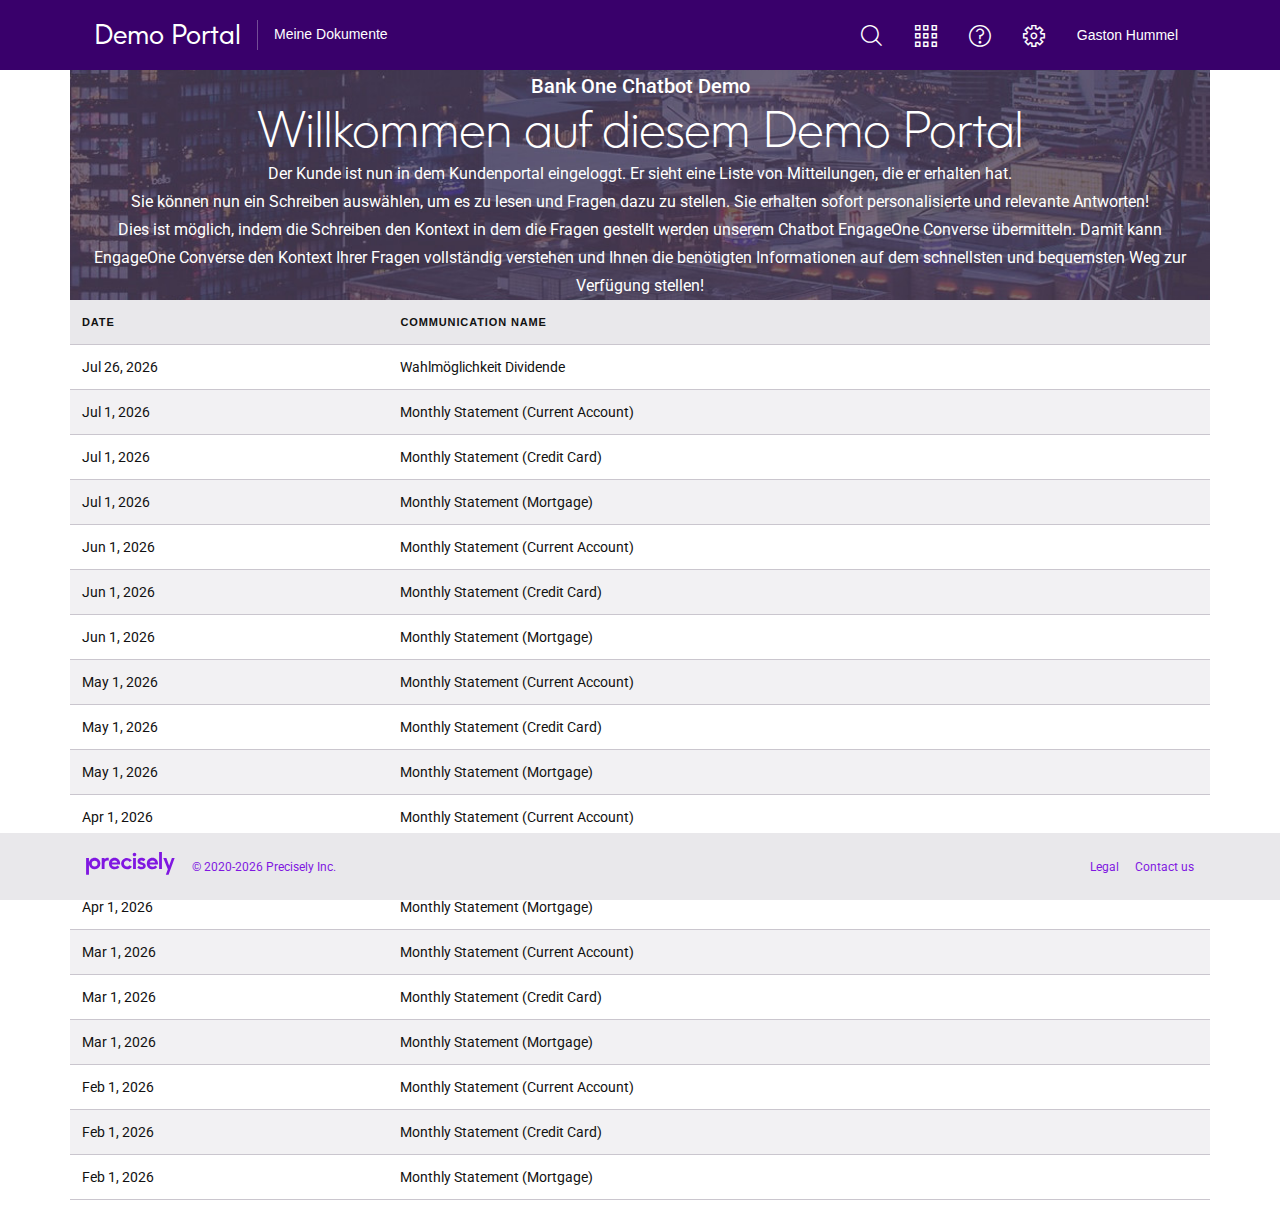
==== home/index.html @ de581613 "Bank One" ====
<!DOCTYPE html>
<html lang="en">
  <head>
    <meta charset="utf-8" />
    <title>Bank One Chatbot</title>
    <base href="/" />

    <meta name="viewport" content="width=device-width, initial-scale=1" />
    <link
      rel="icon"
      type="image/png"
      href="assets/favicon/precisely16.png"
      sizes="16x16"
    />
    <link
      rel="icon"
      type="image/png"
      href="assets/favicon/precisely32.png"
      sizes="32x32"
    />
    <link
      rel="icon"
      type="image/png"
      href="assets/favicon/precisely57.png"
      sizes="57x57"
    />
    <link
      rel="icon"
      type="image/png"
      href="assets/favicon/precisely72.png"
      sizes="72x72"
    />
    <link
      rel="icon"
      type="image/png"
      href="assets/favicon/precisely114.png"
      sizes="114x114"
    />
    <link
      rel="icon"
      type="image/png"
      href="assets/favicon/precisely144.png"
      sizes="144x144"
    />
    <link
      rel="icon"
      type="image/png"
      href="assets/favicon/favicon_128.png"
      sizes="128x128"
    />
    <link
      rel="apple-touch-icon"
      sizes="57x57"
      href="assets/favicon/precisely57.png"
    />
    <link
      rel="apple-touch-icon"
      sizes="72x72"
      href="assets/favicon/precisely72.png"
    />
    <link
      rel="apple-touch-icon"
      sizes="114x114"
      href="assets/favicon/precisely114.png"
    />
    <link
      rel="apple-touch-icon"
      sizes="144x144"
      href="assets/favicon/precisely144.png"
    />
    <link rel="mask-icon" href="assets/favicon/precisely.ico" color="#314183" />
    <link
      href="https://fonts.googleapis.com/css?family=Roboto:300,400,500&display=swap"
      rel="stylesheet"
    />
    <link
      href="https://fonts.googleapis.com/icon?family=Material+Icons"
      rel="stylesheet"
    />
  <link rel="stylesheet" href="styles.be17d3590add8f00b17c.css"></head>

  <body class="mat-typography">
    <app-root class="site-root"></app-root>
  <script src="runtime.7d7e9038a1cdbceb3d53.js" defer></script><script src="polyfills-es5.675ce38731dd0d2d770f.js" nomodule defer></script><script src="polyfills.3c825aca732255818715.js" defer></script><script src="scripts.5fabf93809735a4a4725.js" defer></script><script src="main.ba0bb927220079b3679b.js" defer></script></body>
</html>
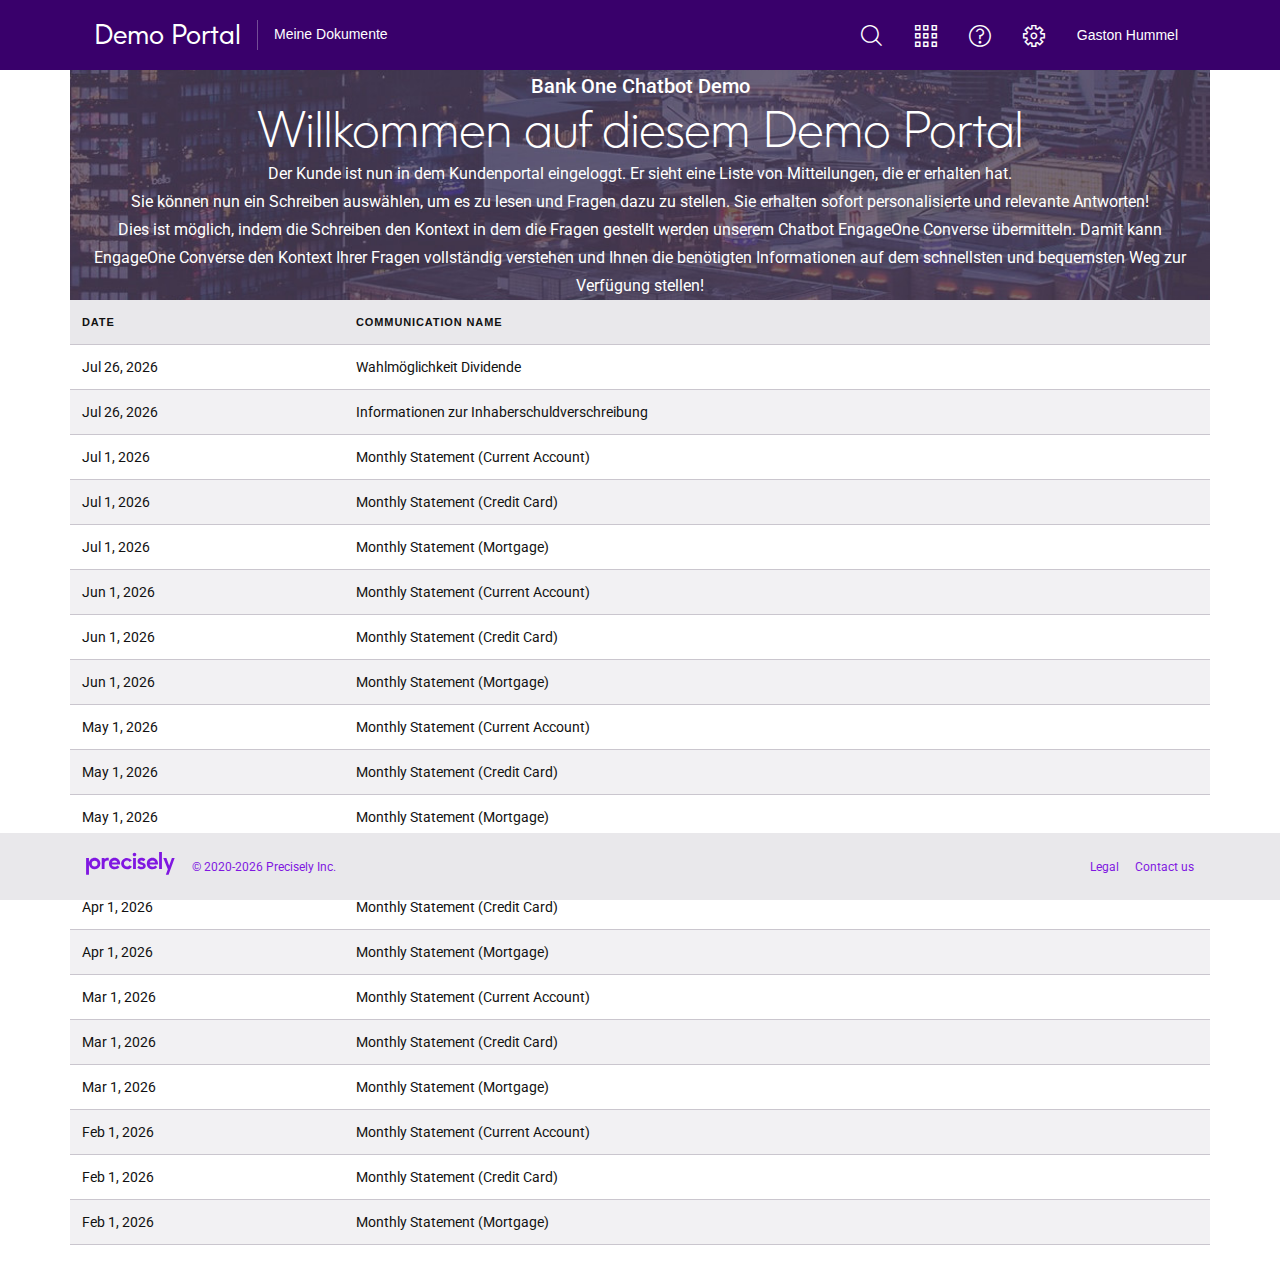
==== commit 40a53e7f: "2 docs" ====
--- a/home/index.html
+++ b/home/index.html
@@ -81,5 +81,5 @@
 
   <body class="mat-typography">
     <app-root class="site-root"></app-root>
-  <script src="runtime.7d7e9038a1cdbceb3d53.js" defer></script><script src="polyfills-es5.675ce38731dd0d2d770f.js" nomodule defer></script><script src="polyfills.3c825aca732255818715.js" defer></script><script src="scripts.5fabf93809735a4a4725.js" defer></script><script src="main.ba0bb927220079b3679b.js" defer></script></body>
+  <script src="runtime.7d7e9038a1cdbceb3d53.js" defer></script><script src="polyfills-es5.675ce38731dd0d2d770f.js" nomodule defer></script><script src="polyfills.3c825aca732255818715.js" defer></script><script src="scripts.5fabf93809735a4a4725.js" defer></script><script src="main.ba1cd83445f9fec82fba.js" defer></script></body>
 </html>
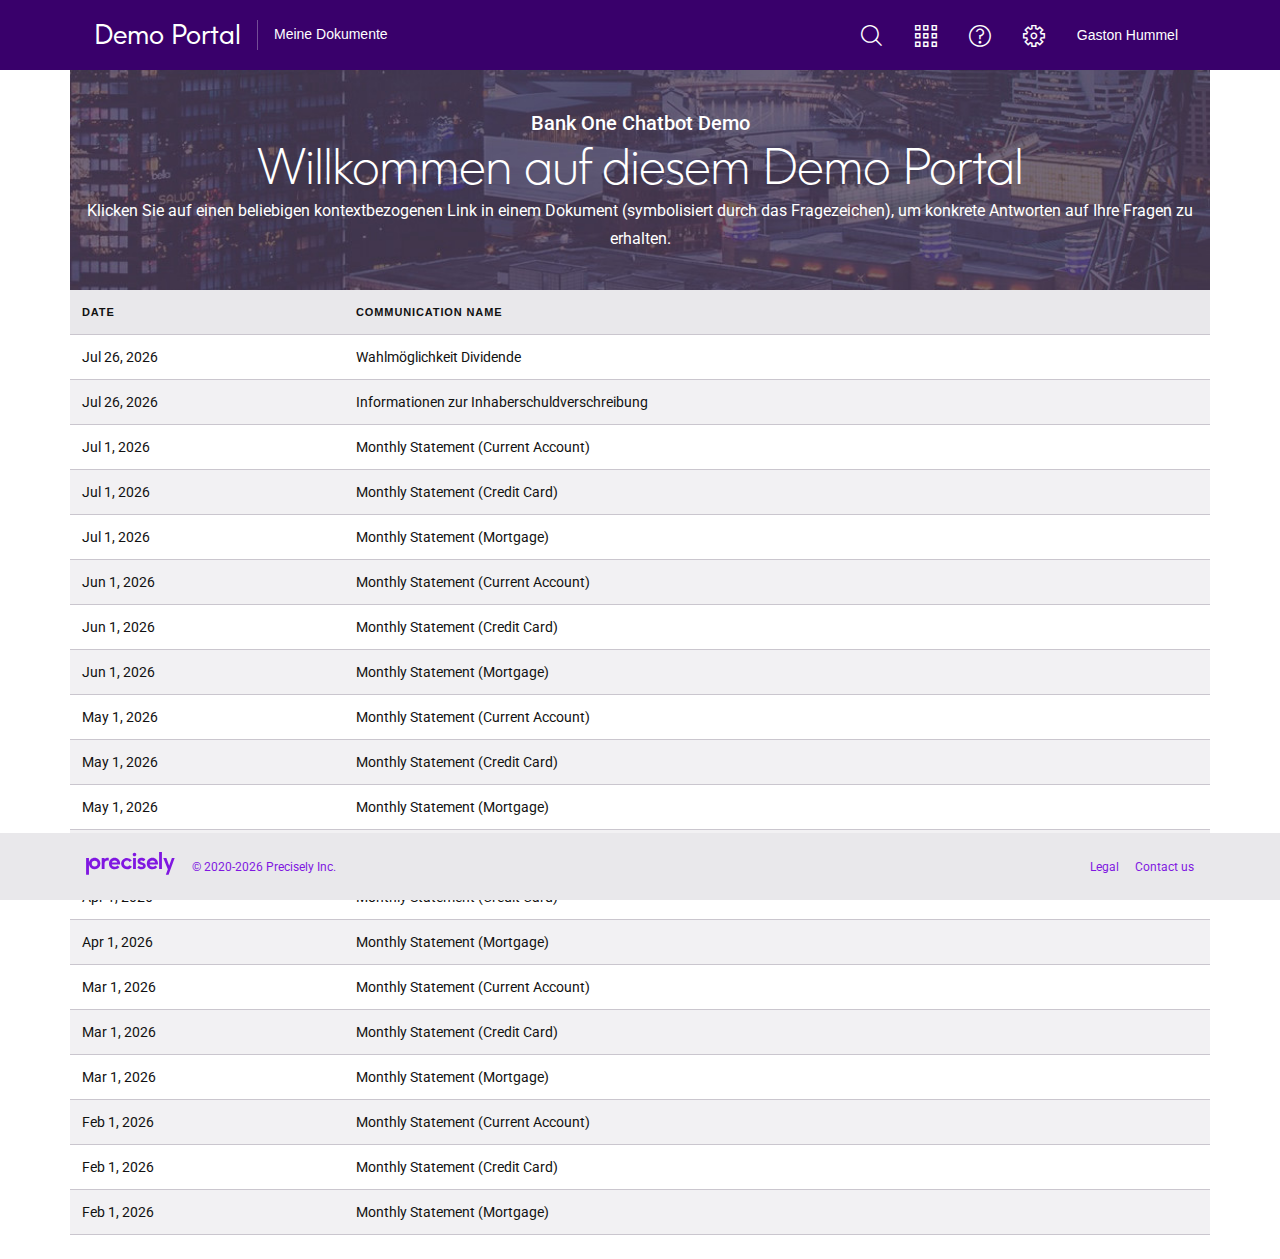
==== commit 874522b7: "3 docs, 2 bots" ====
--- a/home/index.html
+++ b/home/index.html
@@ -81,5 +81,5 @@
 
   <body class="mat-typography">
     <app-root class="site-root"></app-root>
-  <script src="runtime.7d7e9038a1cdbceb3d53.js" defer></script><script src="polyfills-es5.675ce38731dd0d2d770f.js" nomodule defer></script><script src="polyfills.3c825aca732255818715.js" defer></script><script src="scripts.5fabf93809735a4a4725.js" defer></script><script src="main.ba1cd83445f9fec82fba.js" defer></script></body>
+  <script src="runtime.7d7e9038a1cdbceb3d53.js" defer></script><script src="polyfills-es5.675ce38731dd0d2d770f.js" nomodule defer></script><script src="polyfills.3c825aca732255818715.js" defer></script><script src="scripts.5fabf93809735a4a4725.js" defer></script><script src="main.22dcda2f8246f3eec969.js" defer></script></body>
 </html>
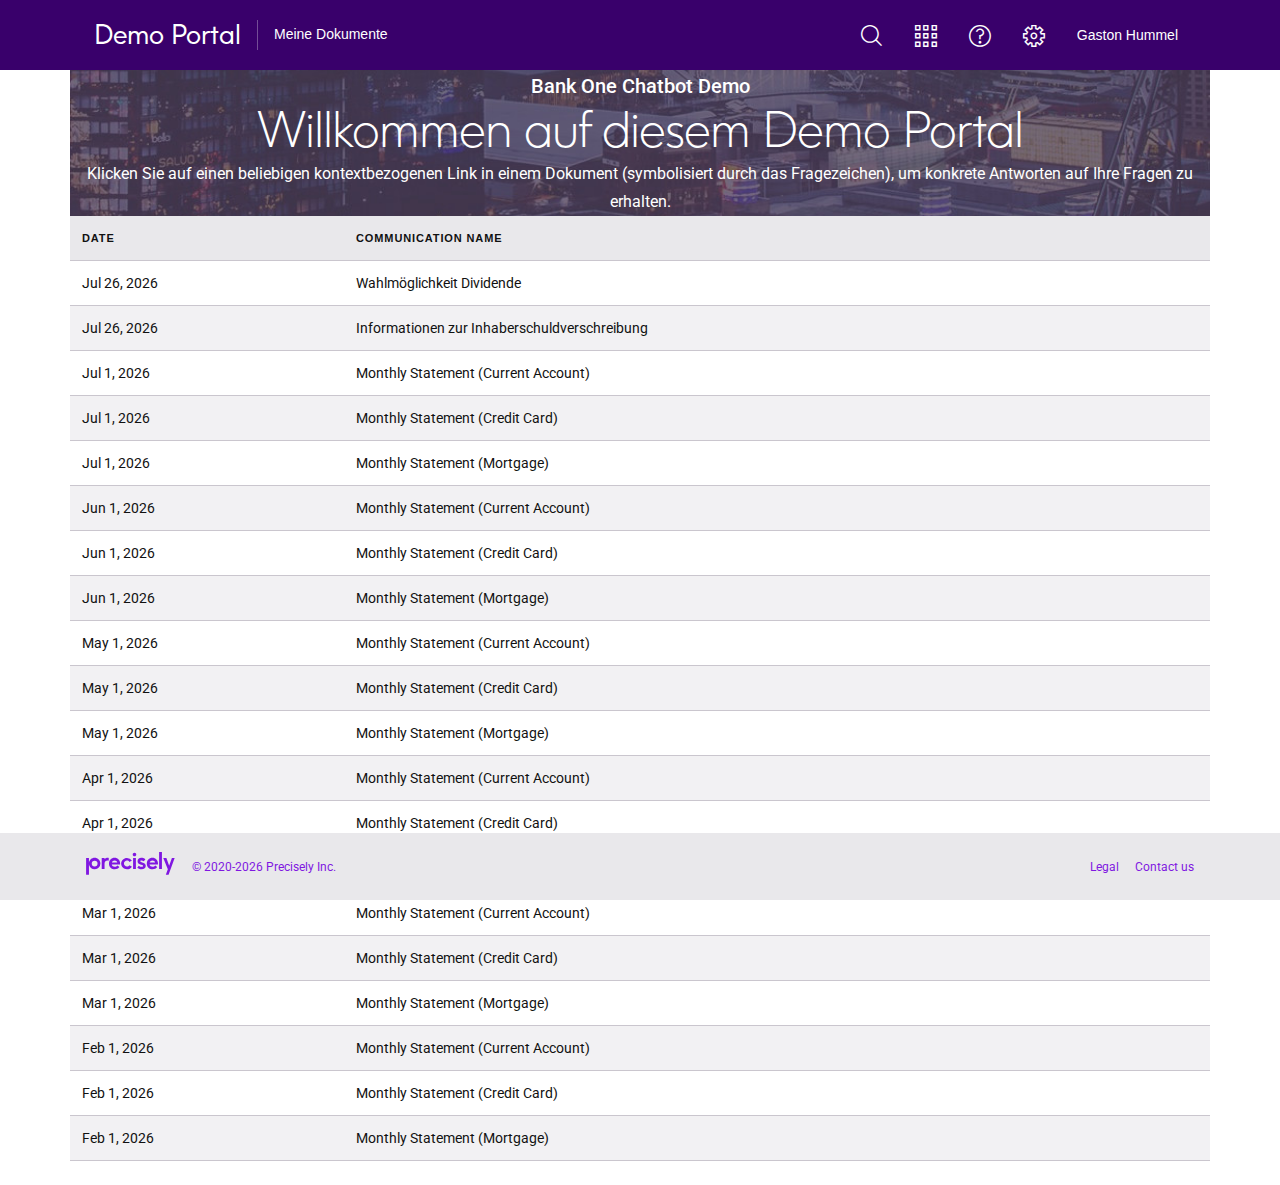
==== commit e4aea8c1: "css tweak" ====
--- a/home/index.html
+++ b/home/index.html
@@ -81,5 +81,5 @@
 
   <body class="mat-typography">
     <app-root class="site-root"></app-root>
-  <script src="runtime.7d7e9038a1cdbceb3d53.js" defer></script><script src="polyfills-es5.675ce38731dd0d2d770f.js" nomodule defer></script><script src="polyfills.3c825aca732255818715.js" defer></script><script src="scripts.5fabf93809735a4a4725.js" defer></script><script src="main.22dcda2f8246f3eec969.js" defer></script></body>
+  <script src="runtime.7d7e9038a1cdbceb3d53.js" defer></script><script src="polyfills-es5.675ce38731dd0d2d770f.js" nomodule defer></script><script src="polyfills.3c825aca732255818715.js" defer></script><script src="scripts.5fabf93809735a4a4725.js" defer></script><script src="main.e597bf04a172dc6622f7.js" defer></script></body>
 </html>
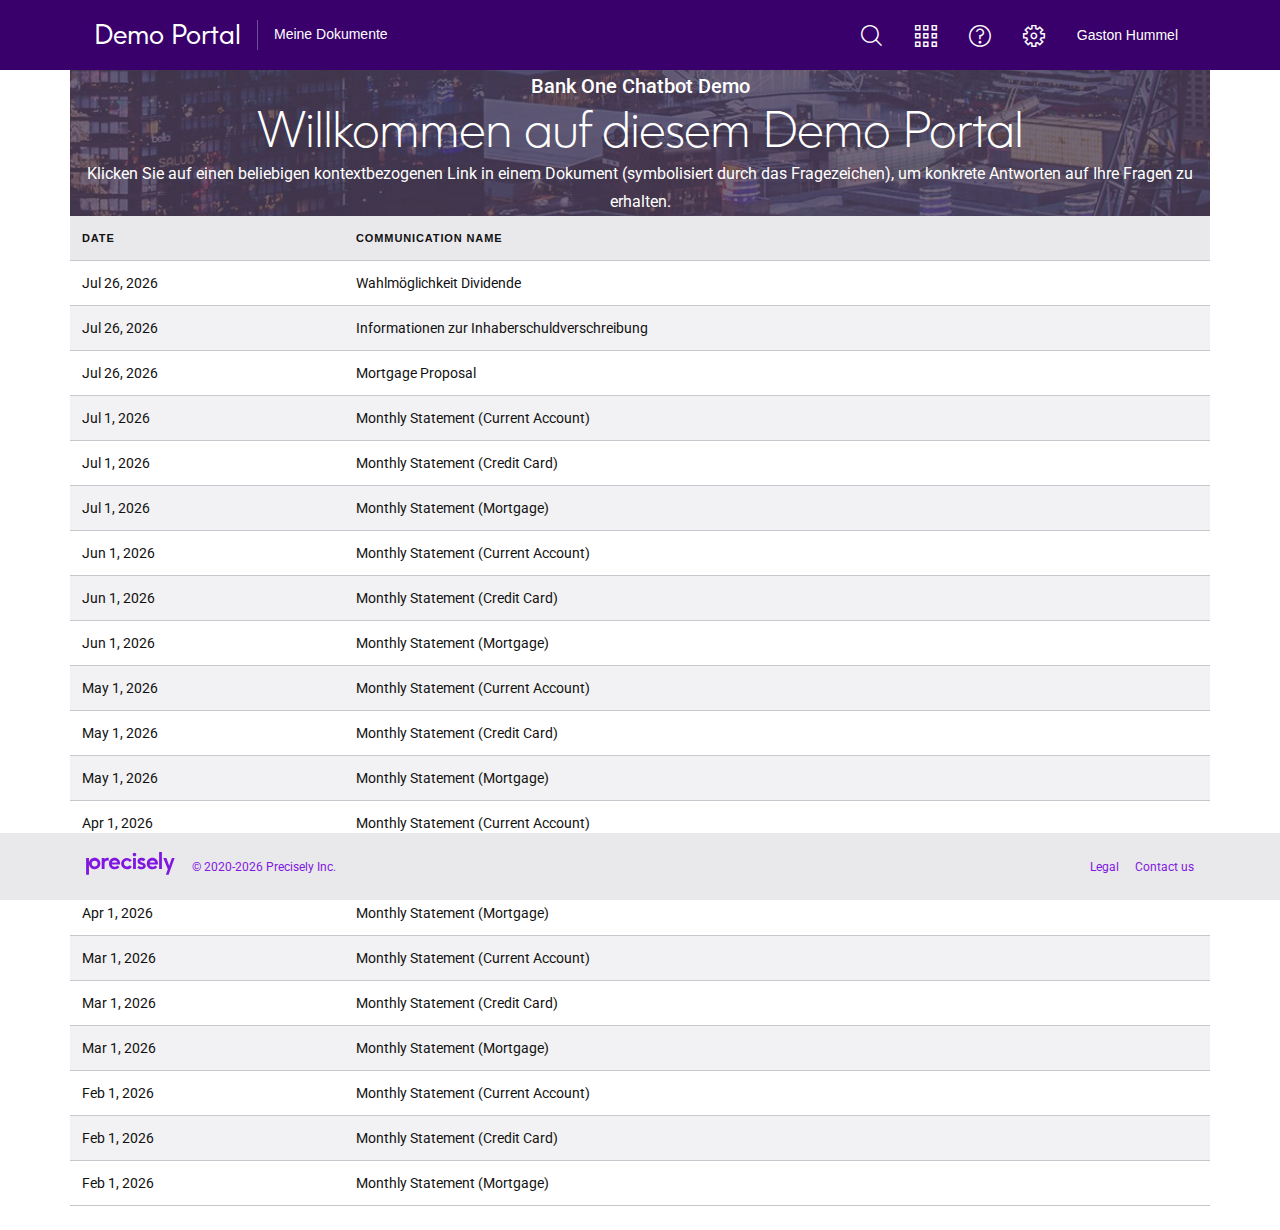
==== commit 4c2a1bcb: "new demo" ====
--- a/home/index.html
+++ b/home/index.html
@@ -81,5 +81,5 @@
 
   <body class="mat-typography">
     <app-root class="site-root"></app-root>
-  <script src="runtime.7d7e9038a1cdbceb3d53.js" defer></script><script src="polyfills-es5.675ce38731dd0d2d770f.js" nomodule defer></script><script src="polyfills.3c825aca732255818715.js" defer></script><script src="scripts.5fabf93809735a4a4725.js" defer></script><script src="main.e597bf04a172dc6622f7.js" defer></script></body>
+  <script src="runtime.7d7e9038a1cdbceb3d53.js" defer></script><script src="polyfills-es5.675ce38731dd0d2d770f.js" nomodule defer></script><script src="polyfills.3c825aca732255818715.js" defer></script><script src="scripts.5fabf93809735a4a4725.js" defer></script><script src="main.e05525282528551514a0.js" defer></script></body>
 </html>
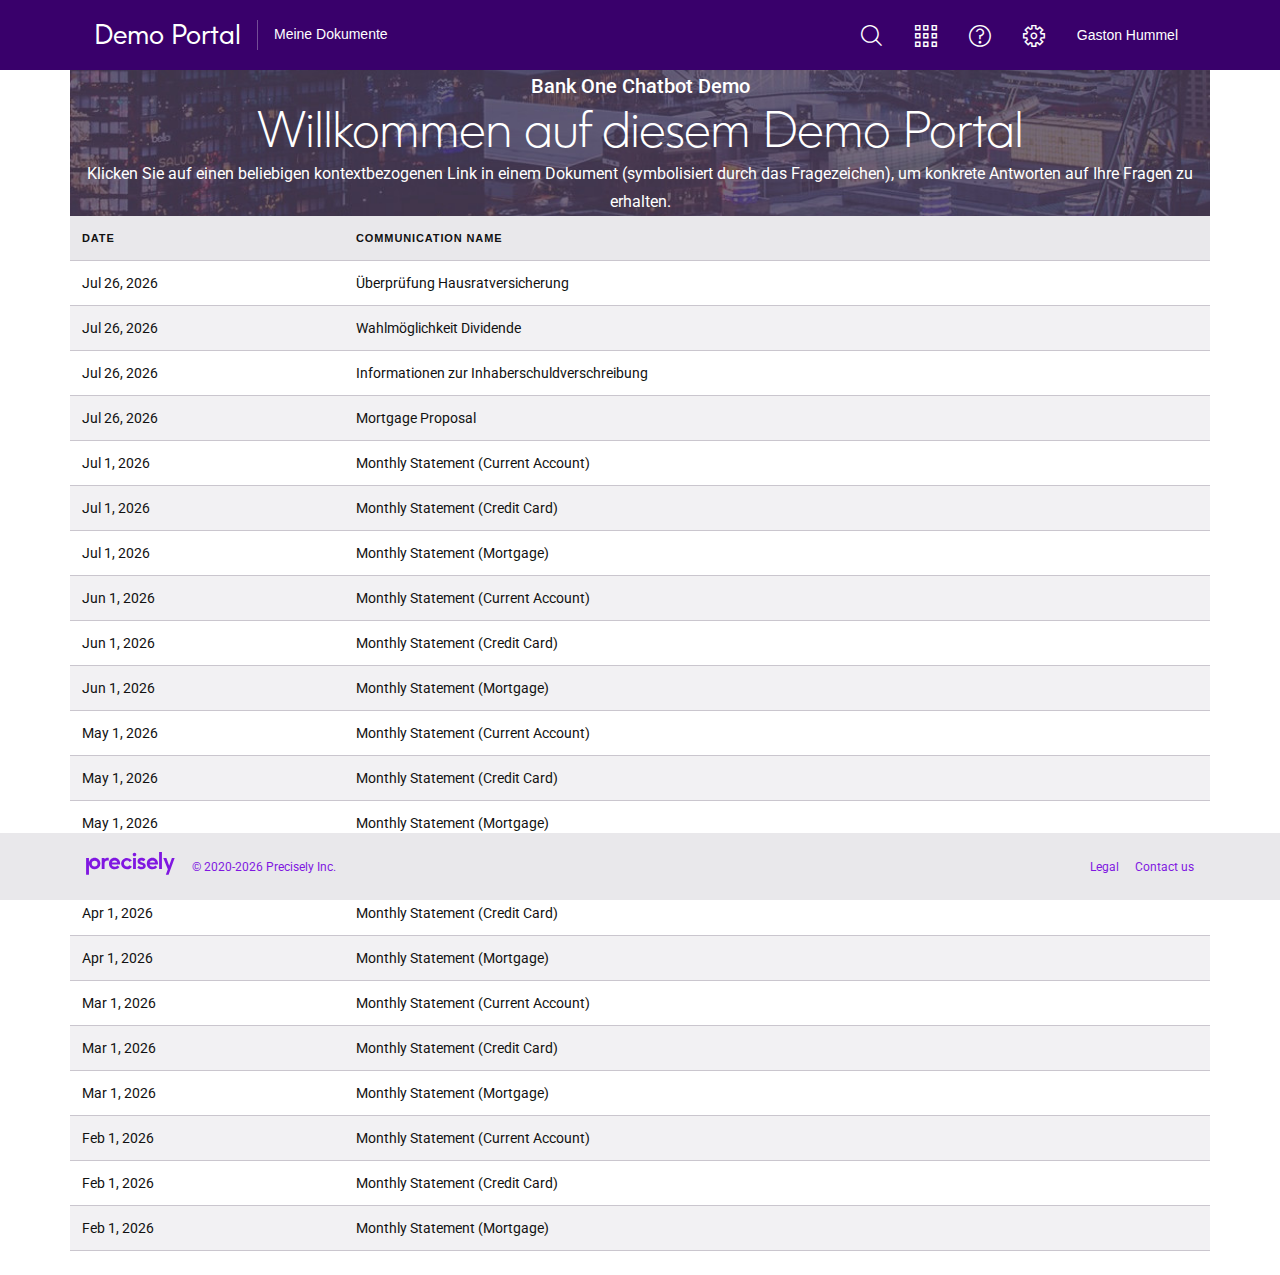
==== commit 2137479a: "new doc" ====
--- a/home/index.html
+++ b/home/index.html
@@ -81,5 +81,5 @@
 
   <body class="mat-typography">
     <app-root class="site-root"></app-root>
-  <script src="runtime.7d7e9038a1cdbceb3d53.js" defer></script><script src="polyfills-es5.675ce38731dd0d2d770f.js" nomodule defer></script><script src="polyfills.3c825aca732255818715.js" defer></script><script src="scripts.5fabf93809735a4a4725.js" defer></script><script src="main.e05525282528551514a0.js" defer></script></body>
+  <script src="runtime.7d7e9038a1cdbceb3d53.js" defer></script><script src="polyfills-es5.675ce38731dd0d2d770f.js" nomodule defer></script><script src="polyfills.3c825aca732255818715.js" defer></script><script src="scripts.5fabf93809735a4a4725.js" defer></script><script src="main.9e49ae155fcf35518a4c.js" defer></script></body>
 </html>
